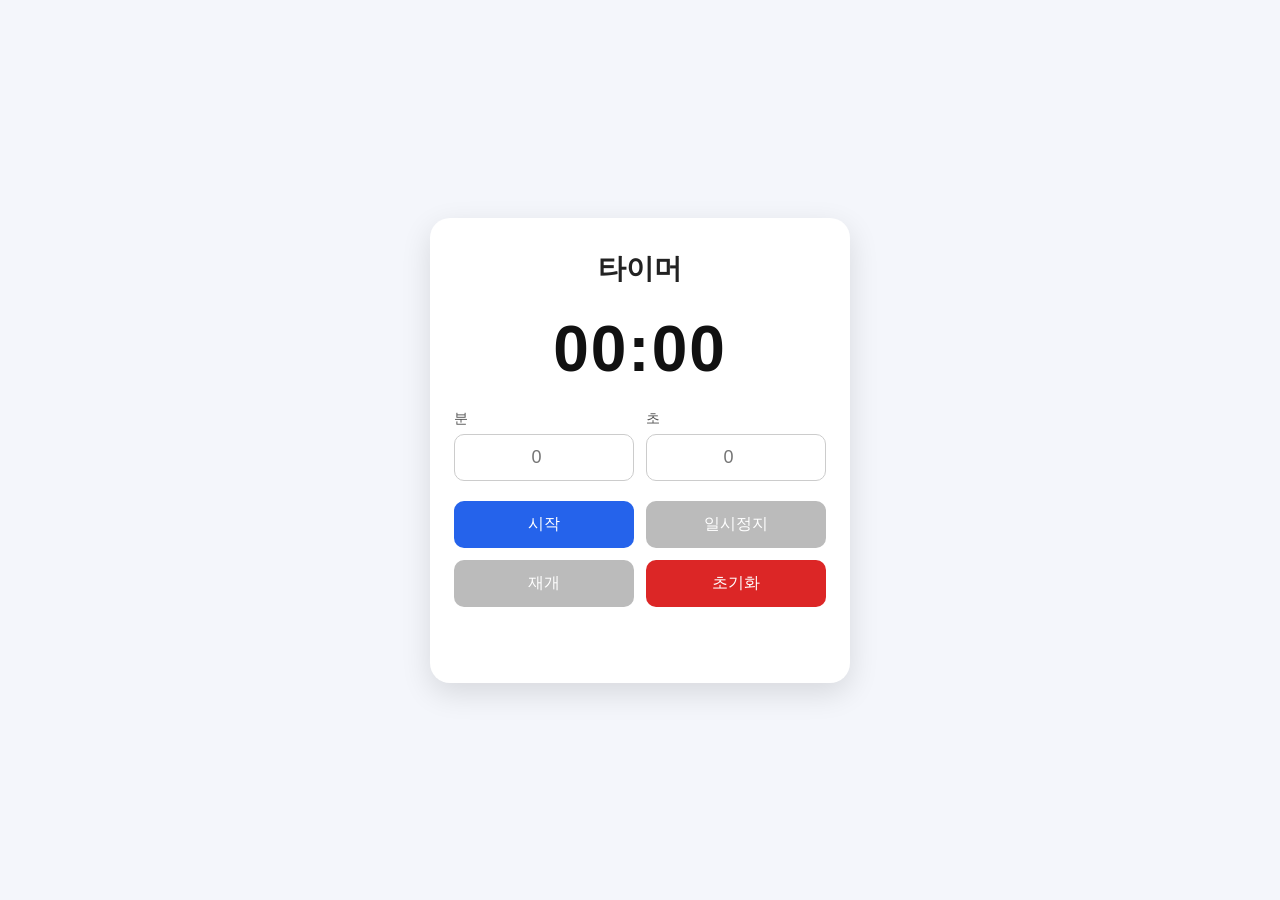
==== index.html @ d7fa35c6 "move index.html to root" ====
<!DOCTYPE html>
<html lang="ko">
<head>
  <meta charset="UTF-8" />
  <meta name="viewport" content="width=device-width, initial-scale=1.0" />
  <title>브라우저 타이머</title>

  <style>
    /* 기본 화면 설정 */
    * {
      box-sizing: border-box;
    }

    body {
      margin: 0;
      min-height: 100vh;
      font-family: Arial, sans-serif;
      background: #f4f6fb;
      display: flex;
      justify-content: center;
      align-items: center;
      padding: 20px;
    }

    /* 타이머 카드 */
    .timer-container {
      width: 100%;
      max-width: 420px;
      background: #ffffff;
      padding: 32px 24px;
      border-radius: 20px;
      box-shadow: 0 10px 30px rgba(0, 0, 0, 0.12);
      text-align: center;
    }

    h1 {
      margin: 0 0 24px;
      font-size: 28px;
      color: #222;
    }

    /* 남은 시간 표시 */
    .time-display {
      font-size: 64px;
      font-weight: bold;
      color: #111;
      margin-bottom: 24px;
      letter-spacing: 2px;
    }

    /* 입력 영역 */
    .input-group {
      display: flex;
      gap: 12px;
      margin-bottom: 20px;
    }

    .input-box {
      flex: 1;
      text-align: left;
    }

    label {
      display: block;
      margin-bottom: 6px;
      font-size: 14px;
      color: #555;
    }

    input {
      width: 100%;
      padding: 12px;
      font-size: 18px;
      border: 1px solid #ccc;
      border-radius: 10px;
      text-align: center;
    }

    input:disabled {
      background: #eee;
      cursor: not-allowed;
    }

    /* 버튼 영역 */
    .button-group {
      display: grid;
      grid-template-columns: repeat(2, 1fr);
      gap: 12px;
    }

    button {
      padding: 13px;
      font-size: 16px;
      border: none;
      border-radius: 10px;
      cursor: pointer;
      color: white;
      transition: 0.2s;
    }

    button:hover {
      opacity: 0.85;
    }

    button:disabled {
      background: #bbb;
      cursor: not-allowed;
      opacity: 1;
    }

    .start {
      background: #2563eb;
    }

    .pause {
      background: #f59e0b;
    }

    .resume {
      background: #16a34a;
    }

    .reset {
      background: #dc2626;
    }

    /* 알림 메시지 */
    .message {
      margin-top: 20px;
      font-size: 16px;
      font-weight: bold;
      color: #dc2626;
      min-height: 24px;
    }

    /* 모바일 대응 */
    @media (max-width: 480px) {
      .timer-container {
        padding: 28px 18px;
      }

      .time-display {
        font-size: 52px;
      }

      .input-group {
        flex-direction: column;
      }

      .button-group {
        grid-template-columns: 1fr;
      }
    }
  </style>
</head>

<body>
  <div class="timer-container">
    <h1>타이머</h1>

    <!-- 남은 시간 표시 -->
    <div id="timeDisplay" class="time-display">00:00</div>

    <!-- 분/초 입력 -->
    <div class="input-group">
      <div class="input-box">
        <label for="minutes">분</label>
        <input id="minutes" type="number" min="0" placeholder="0" />
      </div>

      <div class="input-box">
        <label for="seconds">초</label>
        <input id="seconds" type="number" min="0" max="59" placeholder="0" />
      </div>
    </div>

    <!-- 버튼 -->
    <div class="button-group">
      <button id="startBtn" class="start">시작</button>
      <button id="pauseBtn" class="pause" disabled>일시정지</button>
      <button id="resumeBtn" class="resume" disabled>재개</button>
      <button id="resetBtn" class="reset">초기화</button>
    </div>

    <!-- 상태 메시지 -->
    <div id="message" class="message"></div>
  </div>

  <script>
    // DOM 요소 가져오기
    const minutesInput = document.getElementById("minutes");
    const secondsInput = document.getElementById("seconds");
    const timeDisplay = document.getElementById("timeDisplay");
    const message = document.getElementById("message");

    const startBtn = document.getElementById("startBtn");
    const pauseBtn = document.getElementById("pauseBtn");
    const resumeBtn = document.getElementById("resumeBtn");
    const resetBtn = document.getElementById("resetBtn");

    // 타이머 상태 변수
    let totalSeconds = 0;
    let timerId = null;
    let isPaused = false;

    // MM:SS 형식으로 화면에 표시하는 함수
    function updateDisplay(seconds) {
      const minutes = Math.floor(seconds / 60);
      const remainSeconds = seconds % 60;

      const formattedMinutes = String(minutes).padStart(2, "0");
      const formattedSeconds = String(remainSeconds).padStart(2, "0");

      timeDisplay.textContent = `${formattedMinutes}:${formattedSeconds}`;
    }

    // 입력창 활성화/비활성화 처리
    function setInputsDisabled(disabled) {
      minutesInput.disabled = disabled;
      secondsInput.disabled = disabled;
    }

    // 버튼 상태 변경 함수
    function setButtonState(state) {
      if (state === "initial") {
        startBtn.disabled = false;
        pauseBtn.disabled = true;
        resumeBtn.disabled = true;
      }

      if (state === "running") {
        startBtn.disabled = true;
        pauseBtn.disabled = false;
        resumeBtn.disabled = true;
      }

      if (state === "paused") {
        startBtn.disabled = true;
        pauseBtn.disabled = true;
        resumeBtn.disabled = false;
      }
    }

    // 타이머 실행 함수
    function runTimer() {
      timerId = setInterval(() => {
        totalSeconds--;
        updateDisplay(totalSeconds);

        // 시간이 0이 되면 타이머 종료
        if (totalSeconds <= 0) {
          clearInterval(timerId);
          timerId = null;

          message.textContent = "시간이 종료되었습니다!";
          alert("시간이 종료되었습니다!");

          setInputsDisabled(false);
          setButtonState("initial");
        }
      }, 1000);
    }

    // 시작 버튼 클릭
    startBtn.addEventListener("click", () => {
      const minutes = Number(minutesInput.value) || 0;
      const seconds = Number(secondsInput.value) || 0;

      totalSeconds = minutes * 60 + seconds;

      // 0초 이하 입력 방지
      if (totalSeconds <= 0) {
        message.textContent = "1초 이상 입력해 주세요.";
        return;
      }

      // 초 입력값 검증
      if (seconds < 0 || seconds > 59) {
        message.textContent = "초는 0부터 59 사이로 입력해 주세요.";
        return;
      }

      message.textContent = "";
      isPaused = false;

      updateDisplay(totalSeconds);
      setInputsDisabled(true);
      setButtonState("running");

      runTimer();
    });

    // 일시정지 버튼 클릭
    pauseBtn.addEventListener("click", () => {
      if (timerId !== null) {
        clearInterval(timerId);
        timerId = null;
        isPaused = true;

        message.textContent = "일시정지 상태입니다.";
        setButtonState("paused");
      }
    });

    // 재개 버튼 클릭
    resumeBtn.addEventListener("click", () => {
      if (isPaused && totalSeconds > 0) {
        message.textContent = "";
        isPaused = false;

        setButtonState("running");
        runTimer();
      }
    });

    // 초기화 버튼 클릭
    resetBtn.addEventListener("click", () => {
      clearInterval(timerId);

      timerId = null;
      totalSeconds = 0;
      isPaused = false;

      minutesInput.value = "";
      secondsInput.value = "";

      updateDisplay(0);
      message.textContent = "";

      setInputsDisabled(false);
      setButtonState("initial");
    });
  </script>
</body>
</html>
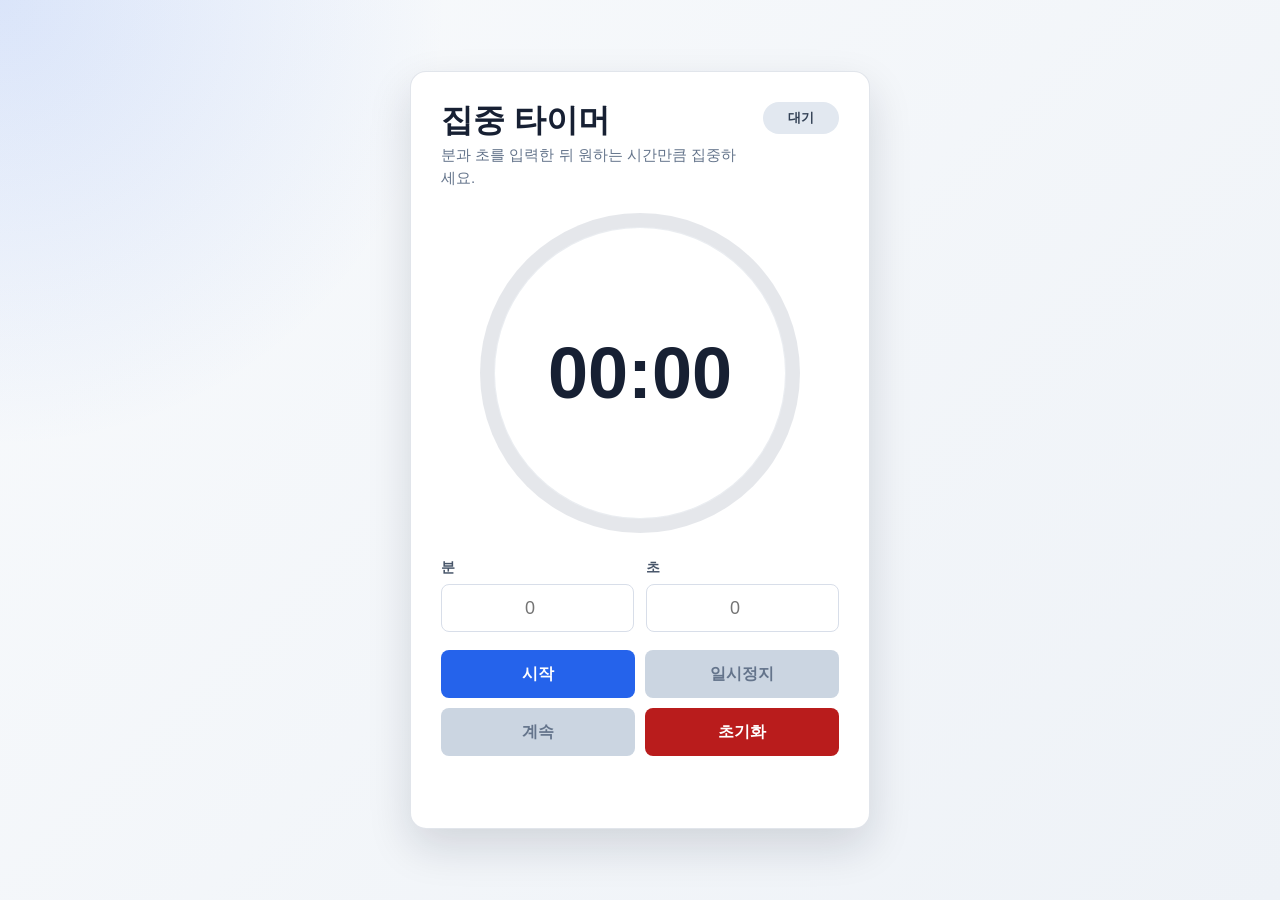
==== commit b60502db: "Split timer styles and scripts" ====
--- a/index.html
+++ b/index.html
@@ -3,333 +3,48 @@
 <head>
   <meta charset="UTF-8" />
   <meta name="viewport" content="width=device-width, initial-scale=1.0" />
-  <title>브라우저 타이머</title>
-
-  <style>
-    /* 기본 화면 설정 */
-    * {
-      box-sizing: border-box;
-    }
-
-    body {
-      margin: 0;
-      min-height: 100vh;
-      font-family: Arial, sans-serif;
-      background: #f4f6fb;
-      display: flex;
-      justify-content: center;
-      align-items: center;
-      padding: 20px;
-    }
-
-    /* 타이머 카드 */
-    .timer-container {
-      width: 100%;
-      max-width: 420px;
-      background: #ffffff;
-      padding: 32px 24px;
-      border-radius: 20px;
-      box-shadow: 0 10px 30px rgba(0, 0, 0, 0.12);
-      text-align: center;
-    }
-
-    h1 {
-      margin: 0 0 24px;
-      font-size: 28px;
-      color: #222;
-    }
-
-    /* 남은 시간 표시 */
-    .time-display {
-      font-size: 64px;
-      font-weight: bold;
-      color: #111;
-      margin-bottom: 24px;
-      letter-spacing: 2px;
-    }
-
-    /* 입력 영역 */
-    .input-group {
-      display: flex;
-      gap: 12px;
-      margin-bottom: 20px;
-    }
-
-    .input-box {
-      flex: 1;
-      text-align: left;
-    }
-
-    label {
-      display: block;
-      margin-bottom: 6px;
-      font-size: 14px;
-      color: #555;
-    }
-
-    input {
-      width: 100%;
-      padding: 12px;
-      font-size: 18px;
-      border: 1px solid #ccc;
-      border-radius: 10px;
-      text-align: center;
-    }
-
-    input:disabled {
-      background: #eee;
-      cursor: not-allowed;
-    }
-
-    /* 버튼 영역 */
-    .button-group {
-      display: grid;
-      grid-template-columns: repeat(2, 1fr);
-      gap: 12px;
-    }
-
-    button {
-      padding: 13px;
-      font-size: 16px;
-      border: none;
-      border-radius: 10px;
-      cursor: pointer;
-      color: white;
-      transition: 0.2s;
-    }
-
-    button:hover {
-      opacity: 0.85;
-    }
-
-    button:disabled {
-      background: #bbb;
-      cursor: not-allowed;
-      opacity: 1;
-    }
-
-    .start {
-      background: #2563eb;
-    }
-
-    .pause {
-      background: #f59e0b;
-    }
-
-    .resume {
-      background: #16a34a;
-    }
-
-    .reset {
-      background: #dc2626;
-    }
-
-    /* 알림 메시지 */
-    .message {
-      margin-top: 20px;
-      font-size: 16px;
-      font-weight: bold;
-      color: #dc2626;
-      min-height: 24px;
-    }
-
-    /* 모바일 대응 */
-    @media (max-width: 480px) {
-      .timer-container {
-        padding: 28px 18px;
-      }
-
-      .time-display {
-        font-size: 52px;
-      }
-
-      .input-group {
-        flex-direction: column;
-      }
-
-      .button-group {
-        grid-template-columns: 1fr;
-      }
-    }
-  </style>
+  <title>집중 타이머</title>
+  <link rel="stylesheet" href="style.css" />
 </head>
 
 <body>
-  <div class="timer-container">
-    <h1>타이머</h1>
-
-    <!-- 남은 시간 표시 -->
-    <div id="timeDisplay" class="time-display">00:00</div>
-
-    <!-- 분/초 입력 -->
-    <div class="input-group">
-      <div class="input-box">
-        <label for="minutes">분</label>
-        <input id="minutes" type="number" min="0" placeholder="0" />
+  <main>
+    <section class="timer-container" aria-labelledby="timerTitle">
+      <div class="title-row">
+        <div>
+          <h1 id="timerTitle">집중 타이머</h1>
+          <p class="subtitle">분과 초를 입력한 뒤 원하는 시간만큼 집중하세요.</p>
+        </div>
+        <div id="status" class="status-pill" aria-live="polite">대기</div>
       </div>
 
-      <div class="input-box">
-        <label for="seconds">초</label>
-        <input id="seconds" type="number" min="0" max="59" placeholder="0" />
+      <div class="timer-face" id="timerFace" aria-label="남은 시간">
+        <div id="timeDisplay" class="time-display" aria-live="polite">00:00</div>
       </div>
-    </div>
 
-    <!-- 버튼 -->
-    <div class="button-group">
-      <button id="startBtn" class="start">시작</button>
-      <button id="pauseBtn" class="pause" disabled>일시정지</button>
-      <button id="resumeBtn" class="resume" disabled>재개</button>
-      <button id="resetBtn" class="reset">초기화</button>
-    </div>
+      <div class="input-group">
+        <div>
+          <label for="minutes">분</label>
+          <input id="minutes" type="number" min="0" max="999" inputmode="numeric" placeholder="0" />
+        </div>
 
-    <!-- 상태 메시지 -->
-    <div id="message" class="message"></div>
-  </div>
+        <div>
+          <label for="seconds">초</label>
+          <input id="seconds" type="number" min="0" max="59" inputmode="numeric" placeholder="0" />
+        </div>
+      </div>
 
-  <script>
-    // DOM 요소 가져오기
-    const minutesInput = document.getElementById("minutes");
-    const secondsInput = document.getElementById("seconds");
-    const timeDisplay = document.getElementById("timeDisplay");
-    const message = document.getElementById("message");
+      <div class="button-group">
+        <button id="startBtn" class="start" type="button">시작</button>
+        <button id="pauseBtn" class="pause" type="button" disabled>일시정지</button>
+        <button id="resumeBtn" class="resume" type="button" disabled>계속</button>
+        <button id="resetBtn" class="reset" type="button">초기화</button>
+      </div>
 
-    const startBtn = document.getElementById("startBtn");
-    const pauseBtn = document.getElementById("pauseBtn");
-    const resumeBtn = document.getElementById("resumeBtn");
-    const resetBtn = document.getElementById("resetBtn");
+      <div id="message" class="message" role="status" aria-live="polite"></div>
+    </section>
+  </main>
 
-    // 타이머 상태 변수
-    let totalSeconds = 0;
-    let timerId = null;
-    let isPaused = false;
-
-    // MM:SS 형식으로 화면에 표시하는 함수
-    function updateDisplay(seconds) {
-      const minutes = Math.floor(seconds / 60);
-      const remainSeconds = seconds % 60;
-
-      const formattedMinutes = String(minutes).padStart(2, "0");
-      const formattedSeconds = String(remainSeconds).padStart(2, "0");
-
-      timeDisplay.textContent = `${formattedMinutes}:${formattedSeconds}`;
-    }
-
-    // 입력창 활성화/비활성화 처리
-    function setInputsDisabled(disabled) {
-      minutesInput.disabled = disabled;
-      secondsInput.disabled = disabled;
-    }
-
-    // 버튼 상태 변경 함수
-    function setButtonState(state) {
-      if (state === "initial") {
-        startBtn.disabled = false;
-        pauseBtn.disabled = true;
-        resumeBtn.disabled = true;
-      }
-
-      if (state === "running") {
-        startBtn.disabled = true;
-        pauseBtn.disabled = false;
-        resumeBtn.disabled = true;
-      }
-
-      if (state === "paused") {
-        startBtn.disabled = true;
-        pauseBtn.disabled = true;
-        resumeBtn.disabled = false;
-      }
-    }
-
-    // 타이머 실행 함수
-    function runTimer() {
-      timerId = setInterval(() => {
-        totalSeconds--;
-        updateDisplay(totalSeconds);
-
-        // 시간이 0이 되면 타이머 종료
-        if (totalSeconds <= 0) {
-          clearInterval(timerId);
-          timerId = null;
-
-          message.textContent = "시간이 종료되었습니다!";
-          alert("시간이 종료되었습니다!");
-
-          setInputsDisabled(false);
-          setButtonState("initial");
-        }
-      }, 1000);
-    }
-
-    // 시작 버튼 클릭
-    startBtn.addEventListener("click", () => {
-      const minutes = Number(minutesInput.value) || 0;
-      const seconds = Number(secondsInput.value) || 0;
-
-      totalSeconds = minutes * 60 + seconds;
-
-      // 0초 이하 입력 방지
-      if (totalSeconds <= 0) {
-        message.textContent = "1초 이상 입력해 주세요.";
-        return;
-      }
-
-      // 초 입력값 검증
-      if (seconds < 0 || seconds > 59) {
-        message.textContent = "초는 0부터 59 사이로 입력해 주세요.";
-        return;
-      }
-
-      message.textContent = "";
-      isPaused = false;
-
-      updateDisplay(totalSeconds);
-      setInputsDisabled(true);
-      setButtonState("running");
-
-      runTimer();
-    });
-
-    // 일시정지 버튼 클릭
-    pauseBtn.addEventListener("click", () => {
-      if (timerId !== null) {
-        clearInterval(timerId);
-        timerId = null;
-        isPaused = true;
-
-        message.textContent = "일시정지 상태입니다.";
-        setButtonState("paused");
-      }
-    });
-
-    // 재개 버튼 클릭
-    resumeBtn.addEventListener("click", () => {
-      if (isPaused && totalSeconds > 0) {
-        message.textContent = "";
-        isPaused = false;
-
-        setButtonState("running");
-        runTimer();
-      }
-    });
-
-    // 초기화 버튼 클릭
-    resetBtn.addEventListener("click", () => {
-      clearInterval(timerId);
-
-      timerId = null;
-      totalSeconds = 0;
-      isPaused = false;
-
-      minutesInput.value = "";
-      secondsInput.value = "";
-
-      updateDisplay(0);
-      message.textContent = "";
-
-      setInputsDisabled(false);
-      setButtonState("initial");
-    });
-  </script>
+  <script src="script.js"></script>
 </body>
-</html>+</html>
--- a/style.css
+++ b/style.css
@@ -0,0 +1,251 @@
+:root {
+  --bg: #eef2f7;
+  --panel: #ffffff;
+  --text: #172033;
+  --muted: #64748b;
+  --line: #d8dee9;
+  --primary: #2563eb;
+  --warning: #d97706;
+  --success: #15803d;
+  --danger: #b91c1c;
+  --shadow: 0 18px 44px rgba(15, 23, 42, 0.14);
+}
+
+* {
+  box-sizing: border-box;
+}
+
+body {
+  margin: 0;
+  min-height: 100vh;
+  font-family: "Segoe UI", "Apple SD Gothic Neo", "Malgun Gothic", Arial, sans-serif;
+  background:
+    radial-gradient(circle at top left, rgba(37, 99, 235, 0.14), transparent 28rem),
+    linear-gradient(135deg, #f8fafc 0%, var(--bg) 100%);
+  color: var(--text);
+  display: grid;
+  place-items: center;
+  padding: 24px;
+}
+
+main {
+  width: min(100%, 460px);
+}
+
+.timer-container {
+  width: 100%;
+  background: var(--panel);
+  padding: 30px;
+  border: 1px solid rgba(148, 163, 184, 0.28);
+  border-radius: 16px;
+  box-shadow: var(--shadow);
+}
+
+.title-row {
+  display: flex;
+  align-items: flex-start;
+  justify-content: space-between;
+  gap: 16px;
+  margin-bottom: 24px;
+}
+
+h1 {
+  margin: 0 0 6px;
+  font-size: clamp(24px, 6vw, 32px);
+  line-height: 1.15;
+  letter-spacing: 0;
+}
+
+.subtitle {
+  margin: 0;
+  color: var(--muted);
+  font-size: 15px;
+  line-height: 1.5;
+}
+
+.status-pill {
+  flex: 0 0 auto;
+  min-width: 76px;
+  padding: 7px 10px;
+  border-radius: 999px;
+  background: #e2e8f0;
+  color: #334155;
+  font-size: 13px;
+  font-weight: 700;
+  text-align: center;
+}
+
+.status-pill.running {
+  background: #dbeafe;
+  color: #1d4ed8;
+}
+
+.status-pill.paused {
+  background: #fef3c7;
+  color: #92400e;
+}
+
+.status-pill.done {
+  background: #dcfce7;
+  color: var(--success);
+}
+
+.timer-face {
+  position: relative;
+  display: grid;
+  place-items: center;
+  width: min(100%, 320px);
+  aspect-ratio: 1;
+  margin: 0 auto 26px;
+  border-radius: 50%;
+  background: conic-gradient(var(--primary) var(--progress, 0%), #e5e7eb 0);
+}
+
+.timer-face::before {
+  content: "";
+  position: absolute;
+  inset: 14px;
+  border-radius: 50%;
+  background: var(--panel);
+  box-shadow: inset 0 0 0 1px rgba(148, 163, 184, 0.2);
+}
+
+.time-display {
+  position: relative;
+  z-index: 1;
+  font-variant-numeric: tabular-nums;
+  font-size: clamp(48px, 15vw, 72px);
+  font-weight: 800;
+  line-height: 1;
+  letter-spacing: 0;
+}
+
+.input-group {
+  display: grid;
+  grid-template-columns: repeat(2, minmax(0, 1fr));
+  gap: 12px;
+  margin-bottom: 18px;
+}
+
+label {
+  display: block;
+  margin-bottom: 7px;
+  color: #475569;
+  font-size: 14px;
+  font-weight: 700;
+}
+
+input {
+  width: 100%;
+  min-height: 48px;
+  padding: 10px 12px;
+  border: 1px solid var(--line);
+  border-radius: 8px;
+  color: var(--text);
+  font: inherit;
+  font-size: 18px;
+  text-align: center;
+  outline: none;
+  transition: border-color 0.2s, box-shadow 0.2s, background 0.2s;
+}
+
+input:focus {
+  border-color: var(--primary);
+  box-shadow: 0 0 0 4px rgba(37, 99, 235, 0.14);
+}
+
+input:disabled {
+  background: #f1f5f9;
+  color: #64748b;
+  cursor: not-allowed;
+}
+
+.button-group {
+  display: grid;
+  grid-template-columns: repeat(2, minmax(0, 1fr));
+  gap: 10px;
+}
+
+button {
+  min-height: 48px;
+  padding: 12px 14px;
+  border: 0;
+  border-radius: 8px;
+  color: #ffffff;
+  cursor: pointer;
+  font: inherit;
+  font-weight: 800;
+  transition: transform 0.15s, filter 0.15s;
+}
+
+button:hover:not(:disabled) {
+  filter: brightness(0.96);
+  transform: translateY(-1px);
+}
+
+button:focus-visible {
+  outline: 4px solid rgba(37, 99, 235, 0.2);
+  outline-offset: 2px;
+}
+
+button:disabled {
+  background: #cbd5e1;
+  color: #64748b;
+  cursor: not-allowed;
+  transform: none;
+}
+
+.start {
+  background: var(--primary);
+}
+
+.pause {
+  background: var(--warning);
+}
+
+.resume {
+  background: var(--success);
+}
+
+.reset {
+  background: var(--danger);
+}
+
+.message {
+  min-height: 24px;
+  margin-top: 18px;
+  color: var(--danger);
+  font-size: 15px;
+  font-weight: 700;
+  line-height: 1.5;
+  text-align: center;
+}
+
+.message.success {
+  color: var(--success);
+}
+
+@media (max-width: 480px) {
+  body {
+    padding: 16px;
+  }
+
+  .timer-container {
+    padding: 24px 18px;
+    border-radius: 12px;
+  }
+
+  .title-row {
+    align-items: stretch;
+    flex-direction: column;
+  }
+
+  .status-pill {
+    align-self: flex-start;
+  }
+
+  .input-group,
+  .button-group {
+    grid-template-columns: 1fr;
+  }
+}
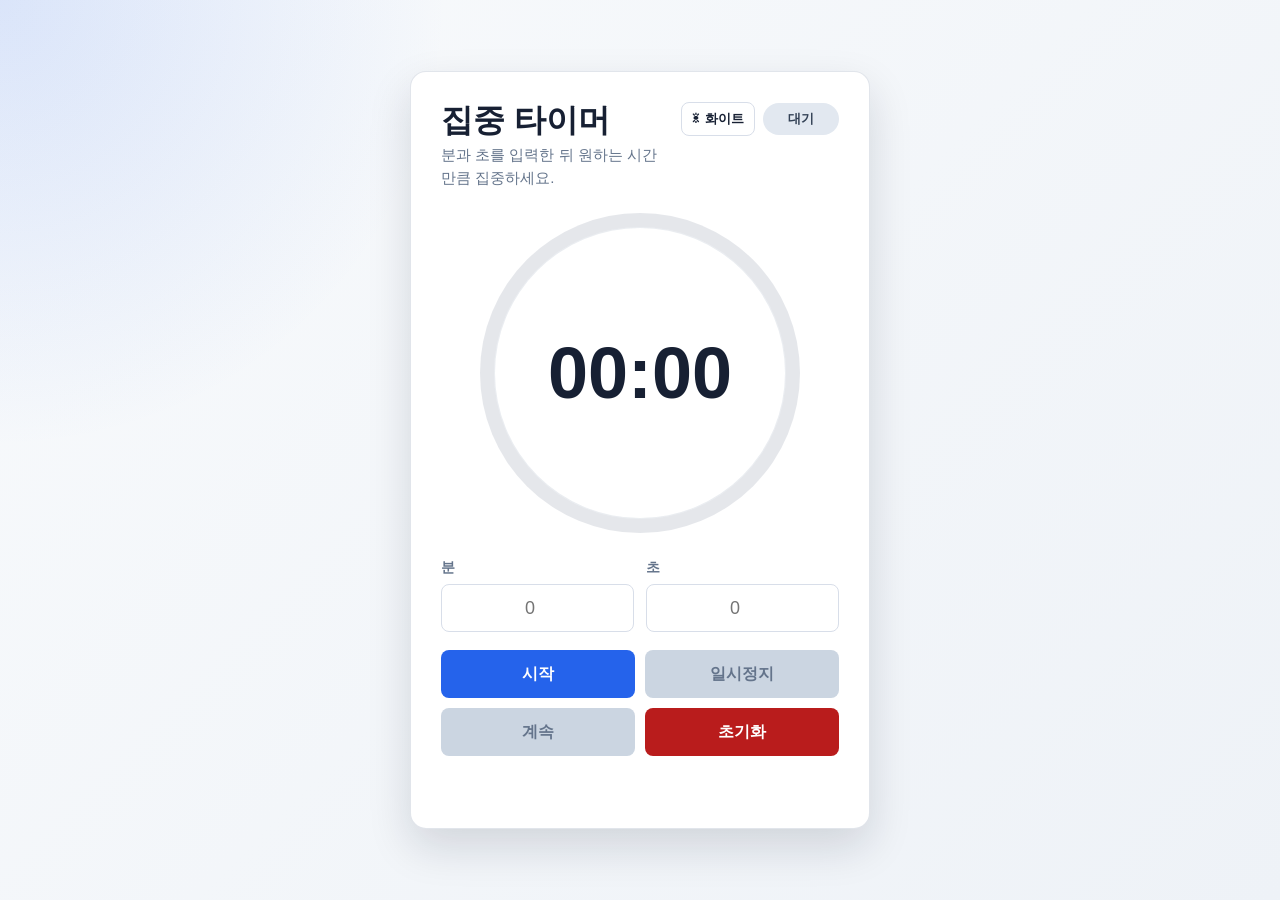
==== commit 07fb626e: "Add light and dark theme toggle" ====
--- a/index.html
+++ b/index.html
@@ -15,7 +15,14 @@
           <h1 id="timerTitle">집중 타이머</h1>
           <p class="subtitle">분과 초를 입력한 뒤 원하는 시간만큼 집중하세요.</p>
         </div>
-        <div id="status" class="status-pill" aria-live="polite">대기</div>
+
+        <div class="header-actions">
+          <button id="themeToggle" class="theme-toggle" type="button" aria-label="다크 모드로 변경">
+            <span id="themeIcon" aria-hidden="true">☀</span>
+            <span id="themeText">화이트</span>
+          </button>
+          <div id="status" class="status-pill" aria-live="polite">대기</div>
+        </div>
       </div>
 
       <div class="timer-face" id="timerFace" aria-label="남은 시간">
--- a/style.css
+++ b/style.css
@@ -1,14 +1,33 @@
 :root {
+  color-scheme: light;
   --bg: #eef2f7;
+  --bg-soft: #f8fafc;
   --panel: #ffffff;
   --text: #172033;
   --muted: #64748b;
   --line: #d8dee9;
+  --track: #e5e7eb;
   --primary: #2563eb;
   --warning: #d97706;
   --success: #15803d;
   --danger: #b91c1c;
   --shadow: 0 18px 44px rgba(15, 23, 42, 0.14);
+}
+
+:root[data-theme="dark"] {
+  color-scheme: dark;
+  --bg: #0f172a;
+  --bg-soft: #111827;
+  --panel: #172033;
+  --text: #f8fafc;
+  --muted: #b6c2d1;
+  --line: #334155;
+  --track: #273449;
+  --primary: #60a5fa;
+  --warning: #f59e0b;
+  --success: #22c55e;
+  --danger: #f87171;
+  --shadow: 0 18px 44px rgba(0, 0, 0, 0.32);
 }
 
 * {
@@ -21,11 +40,12 @@
   font-family: "Segoe UI", "Apple SD Gothic Neo", "Malgun Gothic", Arial, sans-serif;
   background:
     radial-gradient(circle at top left, rgba(37, 99, 235, 0.14), transparent 28rem),
-    linear-gradient(135deg, #f8fafc 0%, var(--bg) 100%);
+    linear-gradient(135deg, var(--bg-soft) 0%, var(--bg) 100%);
   color: var(--text);
   display: grid;
   place-items: center;
   padding: 24px;
+  transition: background 0.2s, color 0.2s;
 }
 
 main {
@@ -39,6 +59,7 @@
   border: 1px solid rgba(148, 163, 184, 0.28);
   border-radius: 16px;
   box-shadow: var(--shadow);
+  transition: background 0.2s, border-color 0.2s, box-shadow 0.2s;
 }
 
 .title-row {
@@ -63,8 +84,35 @@
   line-height: 1.5;
 }
 
+.header-actions {
+  display: flex;
+  flex: 0 0 auto;
+  align-items: center;
+  gap: 8px;
+}
+
+.theme-toggle {
+  display: inline-flex;
+  align-items: center;
+  justify-content: center;
+  gap: 6px;
+  min-height: 34px;
+  padding: 7px 10px;
+  border: 1px solid var(--line);
+  border-radius: 8px;
+  background: transparent;
+  color: var(--text);
+  font-size: 13px;
+  font-weight: 700;
+}
+
+.theme-toggle:hover:not(:disabled) {
+  background: rgba(148, 163, 184, 0.14);
+  filter: none;
+  transform: none;
+}
+
 .status-pill {
-  flex: 0 0 auto;
   min-width: 76px;
   padding: 7px 10px;
   border-radius: 999px;
@@ -75,6 +123,11 @@
   text-align: center;
 }
 
+:root[data-theme="dark"] .status-pill {
+  background: #273449;
+  color: #dbeafe;
+}
+
 .status-pill.running {
   background: #dbeafe;
   color: #1d4ed8;
@@ -87,7 +140,7 @@
 
 .status-pill.done {
   background: #dcfce7;
-  color: var(--success);
+  color: #166534;
 }
 
 .timer-face {
@@ -98,7 +151,7 @@
   aspect-ratio: 1;
   margin: 0 auto 26px;
   border-radius: 50%;
-  background: conic-gradient(var(--primary) var(--progress, 0%), #e5e7eb 0);
+  background: conic-gradient(var(--primary) var(--progress, 0%), var(--track) 0);
 }
 
 .timer-face::before {
@@ -130,7 +183,7 @@
 label {
   display: block;
   margin-bottom: 7px;
-  color: #475569;
+  color: var(--muted);
   font-size: 14px;
   font-weight: 700;
 }
@@ -141,6 +194,7 @@
   padding: 10px 12px;
   border: 1px solid var(--line);
   border-radius: 8px;
+  background: var(--panel);
   color: var(--text);
   font: inherit;
   font-size: 18px;
@@ -155,8 +209,8 @@
 }
 
 input:disabled {
-  background: #f1f5f9;
-  color: #64748b;
+  background: rgba(148, 163, 184, 0.16);
+  color: var(--muted);
   cursor: not-allowed;
 }
 
@@ -175,7 +229,7 @@
   cursor: pointer;
   font: inherit;
   font-weight: 800;
-  transition: transform 0.15s, filter 0.15s;
+  transition: transform 0.15s, filter 0.15s, background 0.15s;
 }
 
 button:hover:not(:disabled) {
@@ -184,7 +238,7 @@
 }
 
 button:focus-visible {
-  outline: 4px solid rgba(37, 99, 235, 0.2);
+  outline: 4px solid rgba(37, 99, 235, 0.22);
   outline-offset: 2px;
 }
 
@@ -195,8 +249,13 @@
   transform: none;
 }
 
+:root[data-theme="dark"] button:disabled {
+  background: #334155;
+  color: #94a3b8;
+}
+
 .start {
-  background: var(--primary);
+  background: #2563eb;
 }
 
 .pause {
@@ -204,11 +263,11 @@
 }
 
 .resume {
-  background: var(--success);
+  background: #15803d;
 }
 
 .reset {
-  background: var(--danger);
+  background: #b91c1c;
 }
 
 .message {
@@ -240,8 +299,8 @@
     flex-direction: column;
   }
 
-  .status-pill {
-    align-self: flex-start;
+  .header-actions {
+    justify-content: space-between;
   }
 
   .input-group,
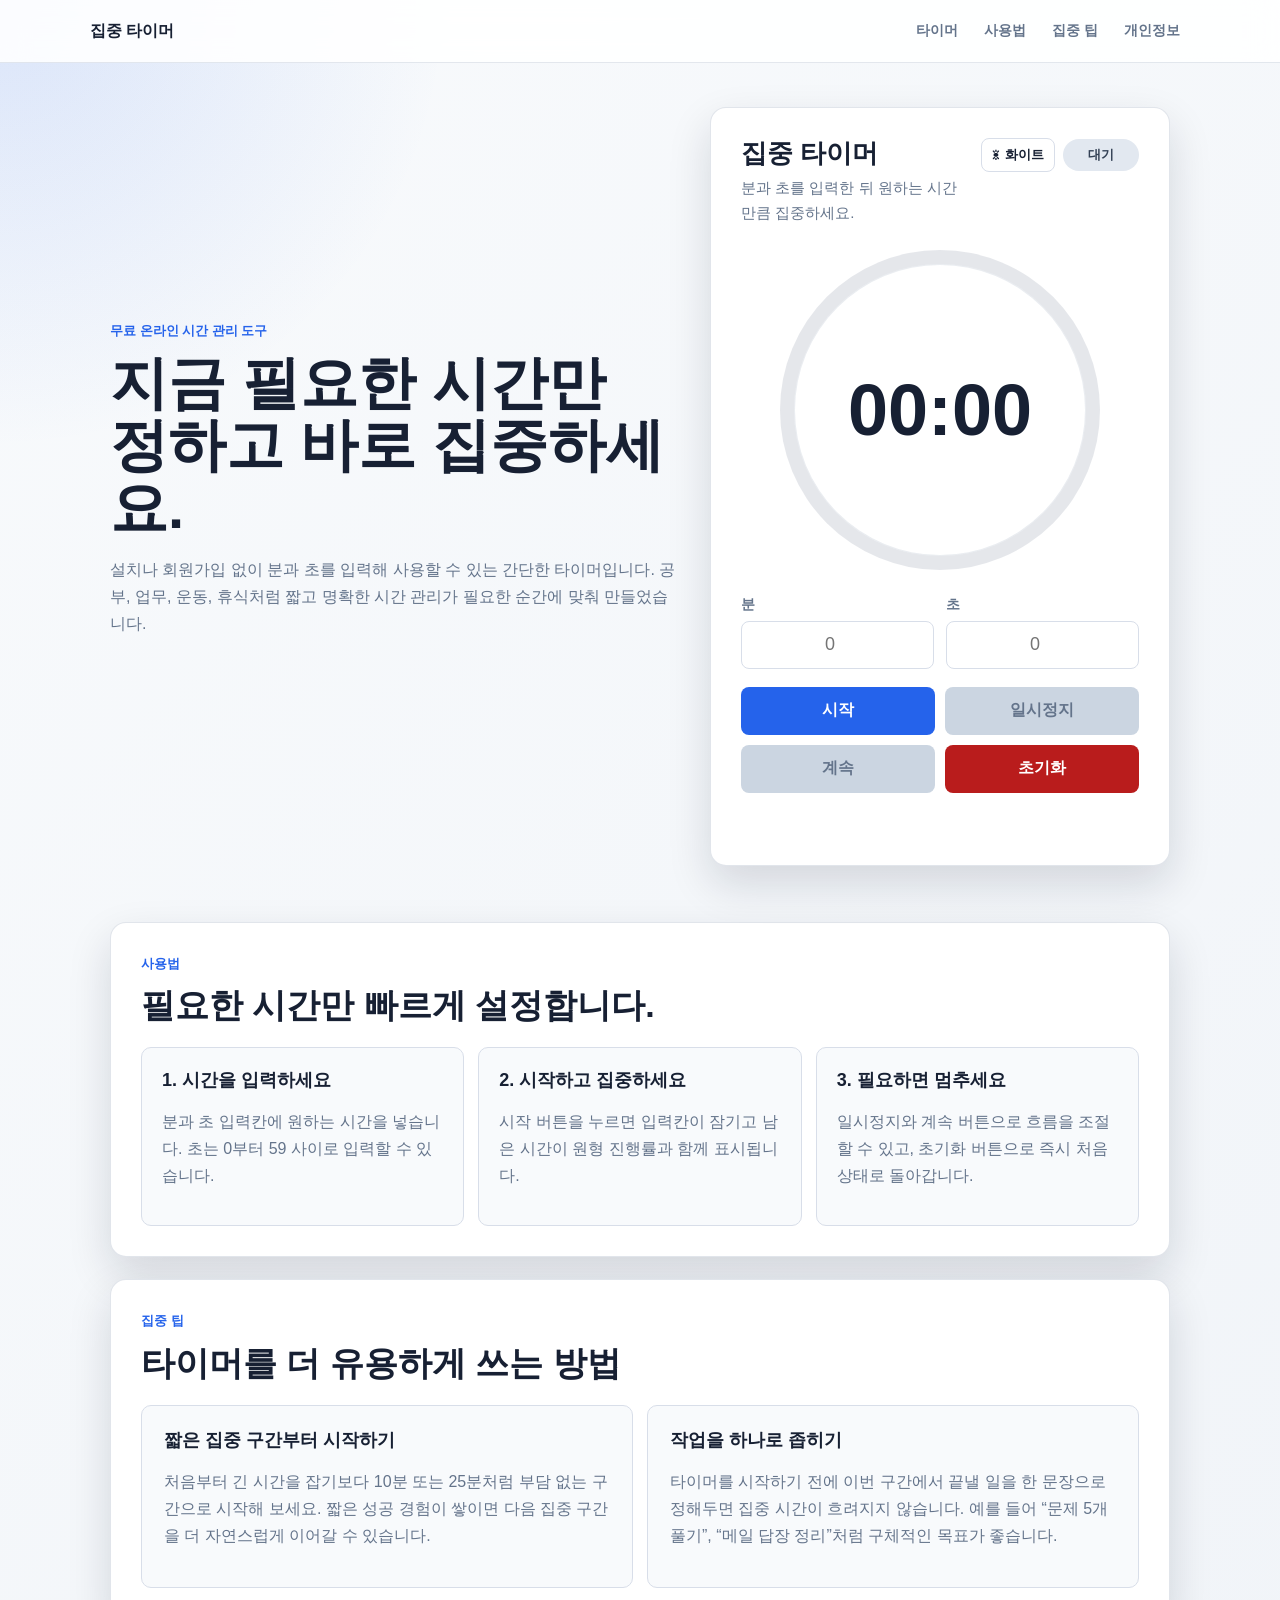
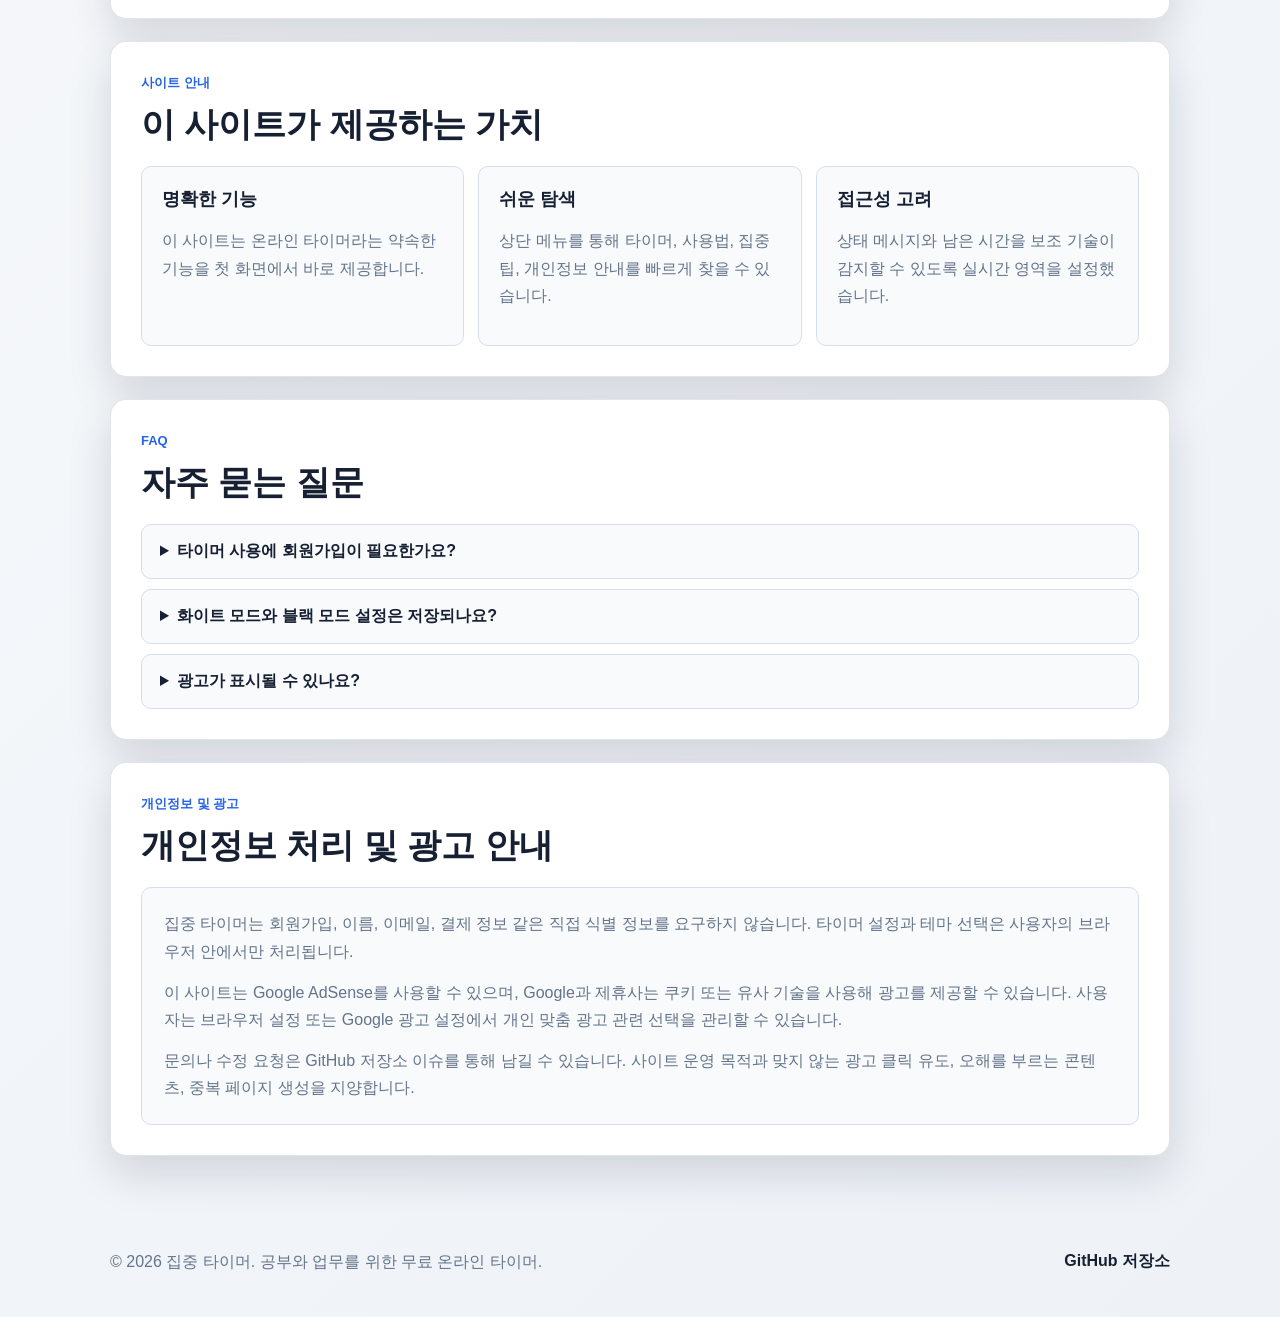
==== commit 9fad82b0: "Improve site quality for AdSense review" ====
--- a/index.html
+++ b/index.html
@@ -3,54 +3,201 @@
 <head>
   <meta charset="UTF-8" />
   <meta name="viewport" content="width=device-width, initial-scale=1.0" />
-  <title>집중 타이머</title>
+  <meta name="description" content="집중 타이머는 공부, 업무, 운동, 휴식 시간을 간단하게 관리할 수 있는 무료 온라인 타이머입니다." />
+  <meta name="robots" content="index, follow" />
+  <meta name="google-adsense-account" content="ca-pub-3718855174010446" />
+  <title>집중 타이머 | 무료 온라인 시간 관리 도구</title>
+  <script
+    async
+    src="https://pagead2.googlesyndication.com/pagead/js/adsbygoogle.js?client=ca-pub-3718855174010446"
+    crossorigin="anonymous"
+  ></script>
+  <link rel="canonical" href="https://diamondssh.github.io/MVP_V1/" />
   <link rel="stylesheet" href="style.css" />
 </head>
 
 <body>
+  <header class="site-header">
+    <a class="brand" href="#timer" aria-label="집중 타이머 홈">집중 타이머</a>
+    <nav class="site-nav" aria-label="주요 메뉴">
+      <a href="#timer">타이머</a>
+      <a href="#guide">사용법</a>
+      <a href="#tips">집중 팁</a>
+      <a href="#privacy">개인정보</a>
+    </nav>
+  </header>
+
   <main>
-    <section class="timer-container" aria-labelledby="timerTitle">
-      <div class="title-row">
-        <div>
-          <h1 id="timerTitle">집중 타이머</h1>
-          <p class="subtitle">분과 초를 입력한 뒤 원하는 시간만큼 집중하세요.</p>
-        </div>
-
-        <div class="header-actions">
-          <button id="themeToggle" class="theme-toggle" type="button" aria-label="다크 모드로 변경">
-            <span id="themeIcon" aria-hidden="true">☀</span>
-            <span id="themeText">화이트</span>
-          </button>
-          <div id="status" class="status-pill" aria-live="polite">대기</div>
-        </div>
-      </div>
-
-      <div class="timer-face" id="timerFace" aria-label="남은 시간">
-        <div id="timeDisplay" class="time-display" aria-live="polite">00:00</div>
-      </div>
-
-      <div class="input-group">
-        <div>
-          <label for="minutes">분</label>
-          <input id="minutes" type="number" min="0" max="999" inputmode="numeric" placeholder="0" />
-        </div>
-
-        <div>
-          <label for="seconds">초</label>
-          <input id="seconds" type="number" min="0" max="59" inputmode="numeric" placeholder="0" />
-        </div>
-      </div>
-
-      <div class="button-group">
-        <button id="startBtn" class="start" type="button">시작</button>
-        <button id="pauseBtn" class="pause" type="button" disabled>일시정지</button>
-        <button id="resumeBtn" class="resume" type="button" disabled>계속</button>
-        <button id="resetBtn" class="reset" type="button">초기화</button>
-      </div>
-
-      <div id="message" class="message" role="status" aria-live="polite"></div>
+    <section id="timer" class="hero-section" aria-labelledby="timerTitle">
+      <div class="hero-copy">
+        <p class="eyebrow">무료 온라인 시간 관리 도구</p>
+        <h1 id="timerTitle">지금 필요한 시간만 정하고 바로 집중하세요.</h1>
+        <p>
+          설치나 회원가입 없이 분과 초를 입력해 사용할 수 있는 간단한 타이머입니다.
+          공부, 업무, 운동, 휴식처럼 짧고 명확한 시간 관리가 필요한 순간에 맞춰 만들었습니다.
+        </p>
+      </div>
+
+      <section class="timer-container" aria-label="타이머 도구">
+        <div class="title-row">
+          <div>
+            <h2>집중 타이머</h2>
+            <p class="subtitle">분과 초를 입력한 뒤 원하는 시간만큼 집중하세요.</p>
+          </div>
+
+          <div class="header-actions">
+            <button id="themeToggle" class="theme-toggle" type="button" aria-label="블랙 모드로 변경">
+              <span id="themeIcon" aria-hidden="true">☀</span>
+              <span id="themeText">화이트</span>
+            </button>
+            <div id="status" class="status-pill" aria-live="polite">대기</div>
+          </div>
+        </div>
+
+        <div class="timer-face" id="timerFace" aria-label="남은 시간">
+          <div id="timeDisplay" class="time-display" aria-live="polite">00:00</div>
+        </div>
+
+        <div class="input-group">
+          <div>
+            <label for="minutes">분</label>
+            <input id="minutes" type="number" min="0" max="999" inputmode="numeric" placeholder="0" />
+          </div>
+
+          <div>
+            <label for="seconds">초</label>
+            <input id="seconds" type="number" min="0" max="59" inputmode="numeric" placeholder="0" />
+          </div>
+        </div>
+
+        <div class="button-group">
+          <button id="startBtn" class="start" type="button">시작</button>
+          <button id="pauseBtn" class="pause" type="button" disabled>일시정지</button>
+          <button id="resumeBtn" class="resume" type="button" disabled>계속</button>
+          <button id="resetBtn" class="reset" type="button">초기화</button>
+        </div>
+
+        <div id="message" class="message" role="status" aria-live="polite"></div>
+      </section>
+    </section>
+
+    <section id="guide" class="content-section" aria-labelledby="guideTitle">
+      <div class="section-heading">
+        <p class="eyebrow">사용법</p>
+        <h2 id="guideTitle">필요한 시간만 빠르게 설정합니다.</h2>
+      </div>
+
+      <div class="info-grid">
+        <article>
+          <h3>1. 시간을 입력하세요</h3>
+          <p>분과 초 입력칸에 원하는 시간을 넣습니다. 초는 0부터 59 사이로 입력할 수 있습니다.</p>
+        </article>
+        <article>
+          <h3>2. 시작하고 집중하세요</h3>
+          <p>시작 버튼을 누르면 입력칸이 잠기고 남은 시간이 원형 진행률과 함께 표시됩니다.</p>
+        </article>
+        <article>
+          <h3>3. 필요하면 멈추세요</h3>
+          <p>일시정지와 계속 버튼으로 흐름을 조절할 수 있고, 초기화 버튼으로 즉시 처음 상태로 돌아갑니다.</p>
+        </article>
+      </div>
+    </section>
+
+    <section id="tips" class="content-section" aria-labelledby="tipsTitle">
+      <div class="section-heading">
+        <p class="eyebrow">집중 팁</p>
+        <h2 id="tipsTitle">타이머를 더 유용하게 쓰는 방법</h2>
+      </div>
+
+      <div class="text-columns">
+        <article>
+          <h3>짧은 집중 구간부터 시작하기</h3>
+          <p>
+            처음부터 긴 시간을 잡기보다 10분 또는 25분처럼 부담 없는 구간으로 시작해 보세요.
+            짧은 성공 경험이 쌓이면 다음 집중 구간을 더 자연스럽게 이어갈 수 있습니다.
+          </p>
+        </article>
+        <article>
+          <h3>작업을 하나로 좁히기</h3>
+          <p>
+            타이머를 시작하기 전에 이번 구간에서 끝낼 일을 한 문장으로 정해두면 집중 시간이 흐려지지 않습니다.
+            예를 들어 “문제 5개 풀기”, “메일 답장 정리”처럼 구체적인 목표가 좋습니다.
+          </p>
+        </article>
+      </div>
+    </section>
+
+    <section class="content-section" aria-labelledby="qualityTitle">
+      <div class="section-heading">
+        <p class="eyebrow">사이트 안내</p>
+        <h2 id="qualityTitle">이 사이트가 제공하는 가치</h2>
+      </div>
+
+      <div class="info-grid">
+        <article>
+          <h3>명확한 기능</h3>
+          <p>이 사이트는 온라인 타이머라는 약속한 기능을 첫 화면에서 바로 제공합니다.</p>
+        </article>
+        <article>
+          <h3>쉬운 탐색</h3>
+          <p>상단 메뉴를 통해 타이머, 사용법, 집중 팁, 개인정보 안내를 빠르게 찾을 수 있습니다.</p>
+        </article>
+        <article>
+          <h3>접근성 고려</h3>
+          <p>상태 메시지와 남은 시간을 보조 기술이 감지할 수 있도록 실시간 영역을 설정했습니다.</p>
+        </article>
+      </div>
+    </section>
+
+    <section class="content-section" aria-labelledby="faqTitle">
+      <div class="section-heading">
+        <p class="eyebrow">FAQ</p>
+        <h2 id="faqTitle">자주 묻는 질문</h2>
+      </div>
+
+      <div class="faq-list">
+        <details>
+          <summary>타이머 사용에 회원가입이 필요한가요?</summary>
+          <p>아니요. 이 사이트는 회원가입 없이 브라우저에서 바로 사용할 수 있습니다.</p>
+        </details>
+        <details>
+          <summary>화이트 모드와 블랙 모드 설정은 저장되나요?</summary>
+          <p>네. 선택한 테마는 현재 브라우저의 로컬 저장소에 저장되어 다음 방문 때도 유지됩니다.</p>
+        </details>
+        <details>
+          <summary>광고가 표시될 수 있나요?</summary>
+          <p>AdSense 승인 및 설정 상태에 따라 광고가 표시될 수 있습니다. 광고는 타이머 조작을 방해하지 않는 위치에만 배치할 계획입니다.</p>
+        </details>
+      </div>
+    </section>
+
+    <section id="privacy" class="content-section" aria-labelledby="privacyTitle">
+      <div class="section-heading">
+        <p class="eyebrow">개인정보 및 광고</p>
+        <h2 id="privacyTitle">개인정보 처리 및 광고 안내</h2>
+      </div>
+
+      <div class="policy-box">
+        <p>
+          집중 타이머는 회원가입, 이름, 이메일, 결제 정보 같은 직접 식별 정보를 요구하지 않습니다.
+          타이머 설정과 테마 선택은 사용자의 브라우저 안에서만 처리됩니다.
+        </p>
+        <p>
+          이 사이트는 Google AdSense를 사용할 수 있으며, Google과 제휴사는 쿠키 또는 유사 기술을 사용해 광고를 제공할 수 있습니다.
+          사용자는 브라우저 설정 또는 Google 광고 설정에서 개인 맞춤 광고 관련 선택을 관리할 수 있습니다.
+        </p>
+        <p>
+          문의나 수정 요청은 GitHub 저장소 이슈를 통해 남길 수 있습니다.
+          사이트 운영 목적과 맞지 않는 광고 클릭 유도, 오해를 부르는 콘텐츠, 중복 페이지 생성을 지양합니다.
+        </p>
+      </div>
     </section>
   </main>
+
+  <footer class="site-footer">
+    <p>© 2026 집중 타이머. 공부와 업무를 위한 무료 온라인 타이머.</p>
+    <a href="https://github.com/diamondssh/MVP_V1" rel="noopener noreferrer">GitHub 저장소</a>
+  </footer>
 
   <script src="script.js"></script>
 </body>
--- a/style.css
+++ b/style.css
@@ -3,6 +3,7 @@
   --bg: #eef2f7;
   --bg-soft: #f8fafc;
   --panel: #ffffff;
+  --panel-subtle: #f8fafc;
   --text: #172033;
   --muted: #64748b;
   --line: #d8dee9;
@@ -19,6 +20,7 @@
   --bg: #0f172a;
   --bg-soft: #111827;
   --panel: #172033;
+  --panel-subtle: #1f2a3d;
   --text: #f8fafc;
   --muted: #b6c2d1;
   --line: #334155;
@@ -34,6 +36,10 @@
   box-sizing: border-box;
 }
 
+html {
+  scroll-behavior: smooth;
+}
+
 body {
   margin: 0;
   min-height: 100vh;
@@ -42,24 +48,122 @@
     radial-gradient(circle at top left, rgba(37, 99, 235, 0.14), transparent 28rem),
     linear-gradient(135deg, var(--bg-soft) 0%, var(--bg) 100%);
   color: var(--text);
-  display: grid;
-  place-items: center;
-  padding: 24px;
   transition: background 0.2s, color 0.2s;
 }
 
+a {
+  color: inherit;
+}
+
+.site-header {
+  position: sticky;
+  top: 0;
+  z-index: 10;
+  display: flex;
+  align-items: center;
+  justify-content: space-between;
+  gap: 18px;
+  width: 100%;
+  padding: 14px max(20px, calc((100vw - 1100px) / 2));
+  border-bottom: 1px solid rgba(148, 163, 184, 0.26);
+  background: color-mix(in srgb, var(--panel) 88%, transparent);
+  backdrop-filter: blur(14px);
+}
+
+.brand {
+  color: var(--text);
+  font-weight: 900;
+  text-decoration: none;
+}
+
+.site-nav {
+  display: flex;
+  flex-wrap: wrap;
+  gap: 6px;
+  justify-content: flex-end;
+}
+
+.site-nav a {
+  padding: 8px 10px;
+  border-radius: 8px;
+  color: var(--muted);
+  font-size: 14px;
+  font-weight: 700;
+  text-decoration: none;
+}
+
+.site-nav a:hover,
+.site-nav a:focus-visible {
+  background: rgba(148, 163, 184, 0.16);
+  color: var(--text);
+}
+
 main {
-  width: min(100%, 460px);
-}
-
-.timer-container {
-  width: 100%;
+  width: min(100%, 1100px);
+  margin: 0 auto;
+  padding: 44px 20px 64px;
+}
+
+.hero-section {
+  display: grid;
+  grid-template-columns: minmax(0, 1fr) minmax(360px, 460px);
+  gap: 34px;
+  align-items: center;
+  margin-bottom: 56px;
+}
+
+.hero-copy {
+  max-width: 620px;
+}
+
+.eyebrow {
+  margin: 0 0 10px;
+  color: var(--primary);
+  font-size: 13px;
+  font-weight: 900;
+}
+
+h1,
+h2,
+h3,
+p {
+  letter-spacing: 0;
+}
+
+h1 {
+  margin: 0 0 16px;
+  font-size: clamp(34px, 6vw, 58px);
+  line-height: 1.08;
+}
+
+h2 {
+  margin: 0;
+  font-size: clamp(24px, 4vw, 34px);
+  line-height: 1.18;
+}
+
+h3 {
+  margin: 0 0 10px;
+  font-size: 18px;
+}
+
+p {
+  color: var(--muted);
+  line-height: 1.7;
+}
+
+.timer-container,
+.content-section {
   background: var(--panel);
-  padding: 30px;
   border: 1px solid rgba(148, 163, 184, 0.28);
   border-radius: 16px;
   box-shadow: var(--shadow);
   transition: background 0.2s, border-color 0.2s, box-shadow 0.2s;
+}
+
+.timer-container {
+  width: 100%;
+  padding: 30px;
 }
 
 .title-row {
@@ -70,18 +174,14 @@
   margin-bottom: 24px;
 }
 
-h1 {
-  margin: 0 0 6px;
-  font-size: clamp(24px, 6vw, 32px);
-  line-height: 1.15;
-  letter-spacing: 0;
+.title-row h2 {
+  margin-bottom: 6px;
+  font-size: 26px;
 }
 
 .subtitle {
   margin: 0;
-  color: var(--muted);
   font-size: 15px;
-  line-height: 1.5;
 }
 
 .header-actions {
@@ -284,13 +384,116 @@
   color: var(--success);
 }
 
-@media (max-width: 480px) {
-  body {
-    padding: 16px;
-  }
-
-  .timer-container {
-    padding: 24px 18px;
+.content-section {
+  padding: 30px;
+  margin-top: 22px;
+}
+
+.section-heading {
+  max-width: 720px;
+  margin-bottom: 22px;
+}
+
+.info-grid {
+  display: grid;
+  grid-template-columns: repeat(3, minmax(0, 1fr));
+  gap: 14px;
+}
+
+.info-grid article,
+.text-columns article,
+.policy-box,
+.faq-list details {
+  border: 1px solid var(--line);
+  border-radius: 10px;
+  background: var(--panel-subtle);
+}
+
+.info-grid article {
+  padding: 20px;
+}
+
+.text-columns {
+  display: grid;
+  grid-template-columns: repeat(2, minmax(0, 1fr));
+  gap: 14px;
+}
+
+.text-columns article,
+.policy-box {
+  padding: 22px;
+}
+
+.faq-list {
+  display: grid;
+  gap: 10px;
+}
+
+.faq-list details {
+  padding: 16px 18px;
+}
+
+.faq-list summary {
+  cursor: pointer;
+  color: var(--text);
+  font-weight: 800;
+}
+
+.policy-box p {
+  margin: 0 0 14px;
+}
+
+.policy-box p:last-child {
+  margin-bottom: 0;
+}
+
+.site-footer {
+  display: flex;
+  align-items: center;
+  justify-content: space-between;
+  gap: 16px;
+  width: min(100%, 1100px);
+  margin: 0 auto;
+  padding: 28px 20px 42px;
+  color: var(--muted);
+}
+
+.site-footer p {
+  margin: 0;
+}
+
+.site-footer a {
+  color: var(--text);
+  font-weight: 800;
+  text-decoration: none;
+}
+
+@media (max-width: 860px) {
+  .hero-section,
+  .info-grid,
+  .text-columns {
+    grid-template-columns: 1fr;
+  }
+
+  .hero-section {
+    align-items: start;
+  }
+}
+
+@media (max-width: 560px) {
+  .site-header,
+  .site-footer {
+    align-items: flex-start;
+    flex-direction: column;
+  }
+
+  main {
+    padding: 28px 16px 44px;
+  }
+
+  .timer-container,
+  .content-section {
+    padding: 22px 18px;
     border-radius: 12px;
   }
 
